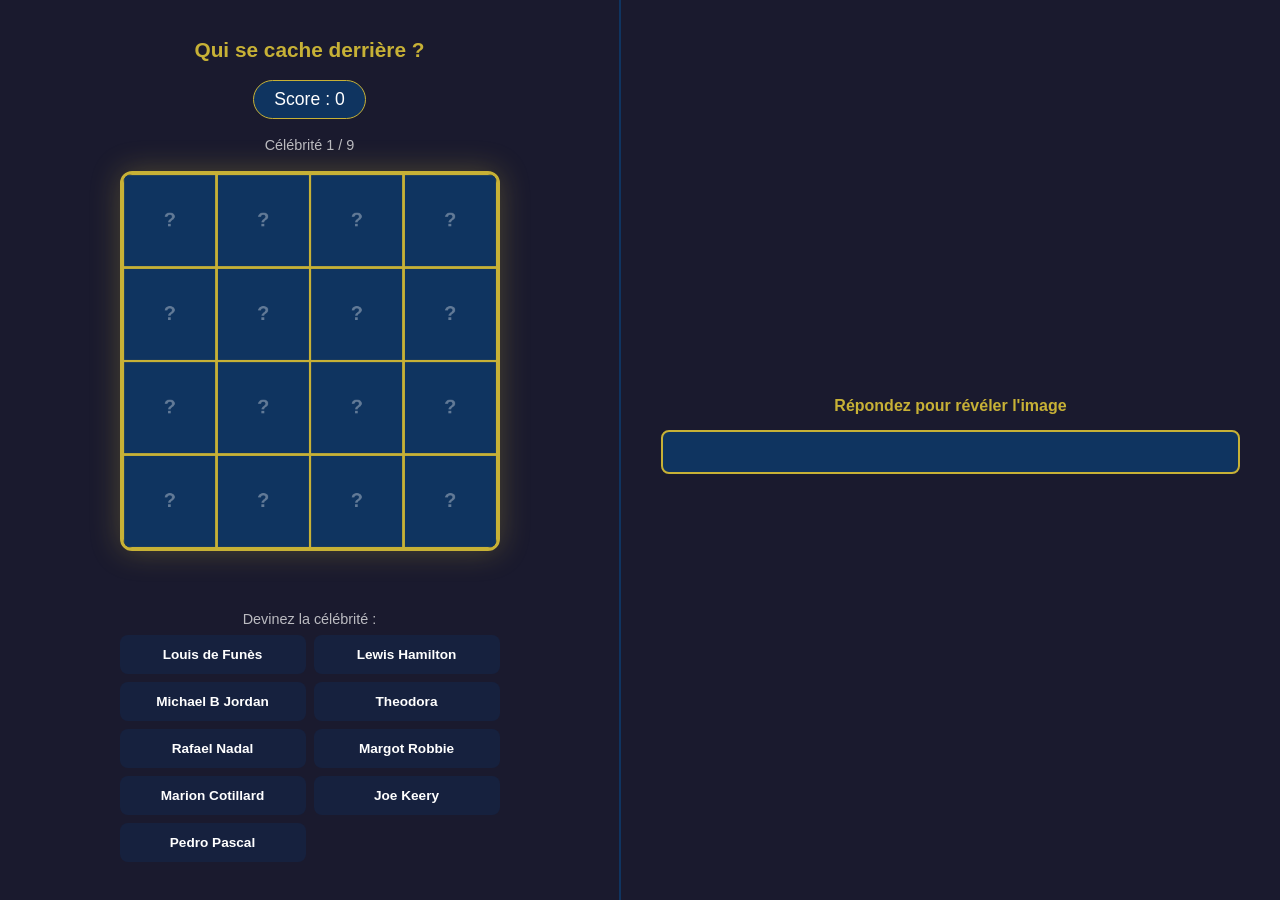
==== game.html @ 47425654 "work in progress" ====
<!DOCTYPE html>
<html lang="fr">
<head>
    <meta charset="UTF-8">
    <meta name="viewport" content="width=device-width, initial-scale=1.0">
    <title>Accueil - 12CDY</title>
    <link href="css/styles.css" rel="stylesheet">
</head>
<body>
    <script type="module" src="js/app.js"></script>
</body>
</html>
---- css/styles.css ----
* {
    margin: 0;
    padding: 0;
    box-sizing: border-box;
    cursor: url('./assets/Cursor.cur'), auto;
}

body {
    background-color: #1A1A2E;
}

.container {
    display: flex;
    align-items: center;
    justify-content: center;
    flex-direction: column;
    width: 100%;
    height: 100vh;
}

.container-buttons {
    display: flex;
    flex-direction: column;
    align-items: center;
    gap: 20px;
    padding: 40px;
    background-color: rgba(255, 255, 255, 0.05);
    border: 1px solid rgba(255, 255, 255, 0.1);
    border-radius: 10px;
}

.button {
    width: 280px;
    padding: 16px;
    font-size: 1rem;
    font-weight: 600;
    letter-spacing: 0.5px;
    color: #E0E0E0;
    background-color: #16213E;
    border: 2px solid #0F3460;
    border-radius: 10px;
    cursor: url('./assets/Cursor_pointer.cur'), auto;    transition: all 0.3s ease;
    text-transform: uppercase;
}

.button:hover {
    background-color: #0F3460;
    color: #ffffff;
}

.container.lore {
    display: flex;
    flex-direction: column;
    justify-content: center;
    margin: 10em;
    max-height: 35em;
    background-color: #ffffff;
}

.container.lore {
    flex-direction: column;
    gap: 20px;
    margin: 2em;
    padding: 40px;
    max-width: 700px;
    background-color: rgba(255, 255, 255, 0.05);
    border: 1px solid rgba(255, 255, 255, 0.1);
    border-radius: 10px;
}

.lore h1 {
    color: #E94560;
    font-size: 1.8rem;
    text-align: center;
    margin-bottom: 10px;
}

.lore p {
    color: #C0C0C0;
    font-size: 1.1rem;
    line-height: 1.8;
    text-align: center;
}

.lore-input {
    width: 100%;
    max-width: 350px;
    padding: 14px 20px;
    margin-top: 10px;
    font-size: 1rem;
    font-family: 'Segoe UI';
    color: #E0E0E0;
    background-color: #16213E;
    border: 2px solid #0F3460;
    border-radius: 10px;
    outline: none;
    text-align: center;
    transition: all 0.3s ease;
}

.lore-input::placeholder {
    color: #555;
    font-style: italic;
}

.lore-input:focus {
    border-color: #E94560;
    box-shadow: 0 0 12px rgba(233, 69, 96, 0.3);
}

.lore-form {
    display: flex;
    flex-direction: column;
    align-items: center;
    gap: 16px;
    width: 100%;
}

.lore-divider {
    width: 60%;
    height: 1px;
    background: linear-gradient(90deg, transparent, #0F3460, #0F3460, #0F3460, transparent);
    border: none;
}

.container.image {
    display: flex;
    flex-direction: column;
    align-items: center;
    gap: 20px;
    padding: 40px;
    background-color: rgba(255, 255, 255, 0.05);
    border: 1px solid rgba(255, 255, 255, 0.1);
    border-radius: 10px;
    max-width: 22.5em;
    max-height: 22.5em;
}

.image img {
    display: flex;
    flex-direction: column;
    align-items: center;
    width: 100%;
    height: auto;
}
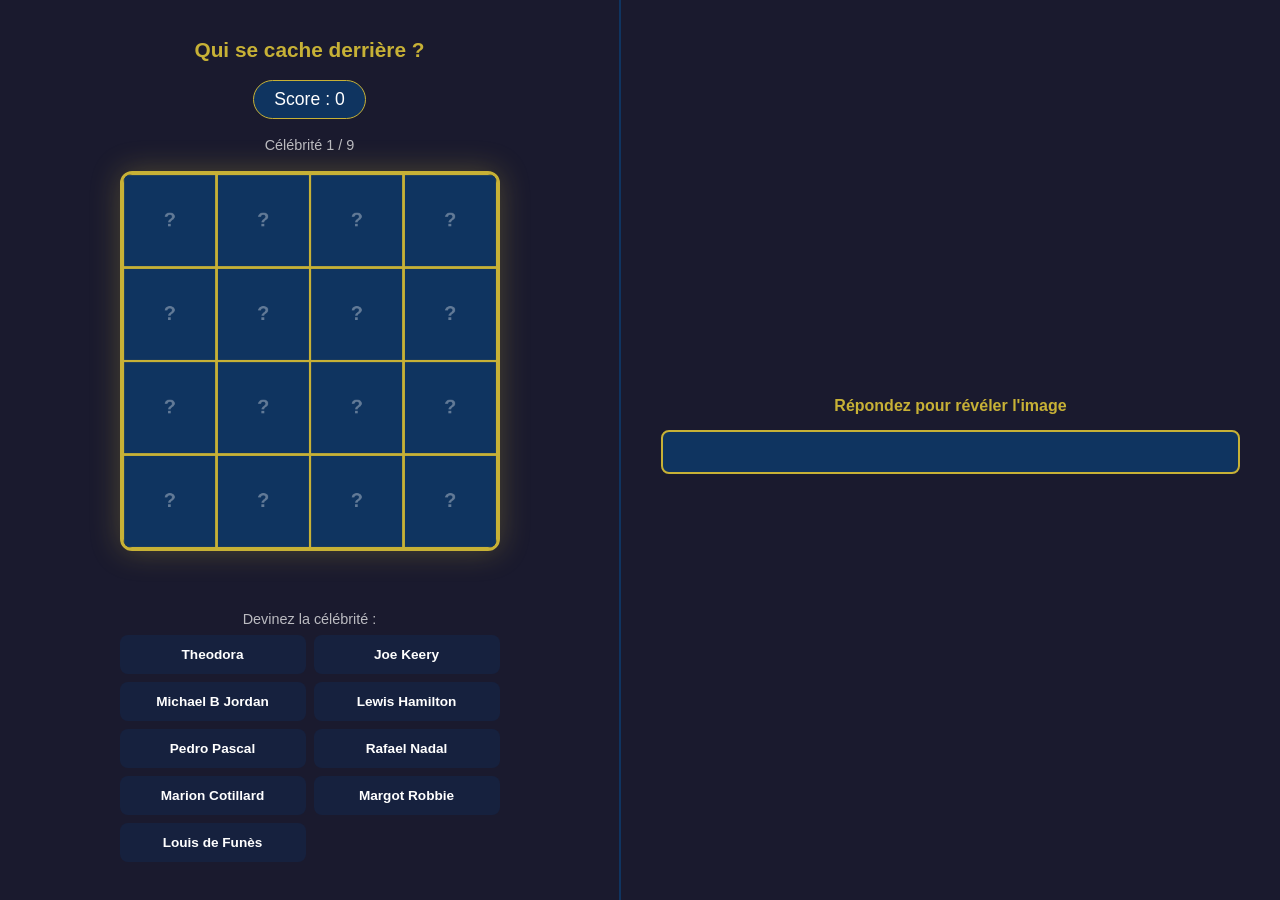
==== commit 724fc78c: "redirection bonne des pages" ====
--- a/game.html
+++ b/game.html
@@ -3,10 +3,11 @@
 <head>
     <meta charset="UTF-8">
     <meta name="viewport" content="width=device-width, initial-scale=1.0">
-    <title>Accueil - 12CDY</title>
+    <title>Jouer</title>
     <link href="css/styles.css" rel="stylesheet">
 </head>
 <body>
+    <script src="js/buttons.js"></script>
     <script type="module" src="js/app.js"></script>
 </body>
 </html>
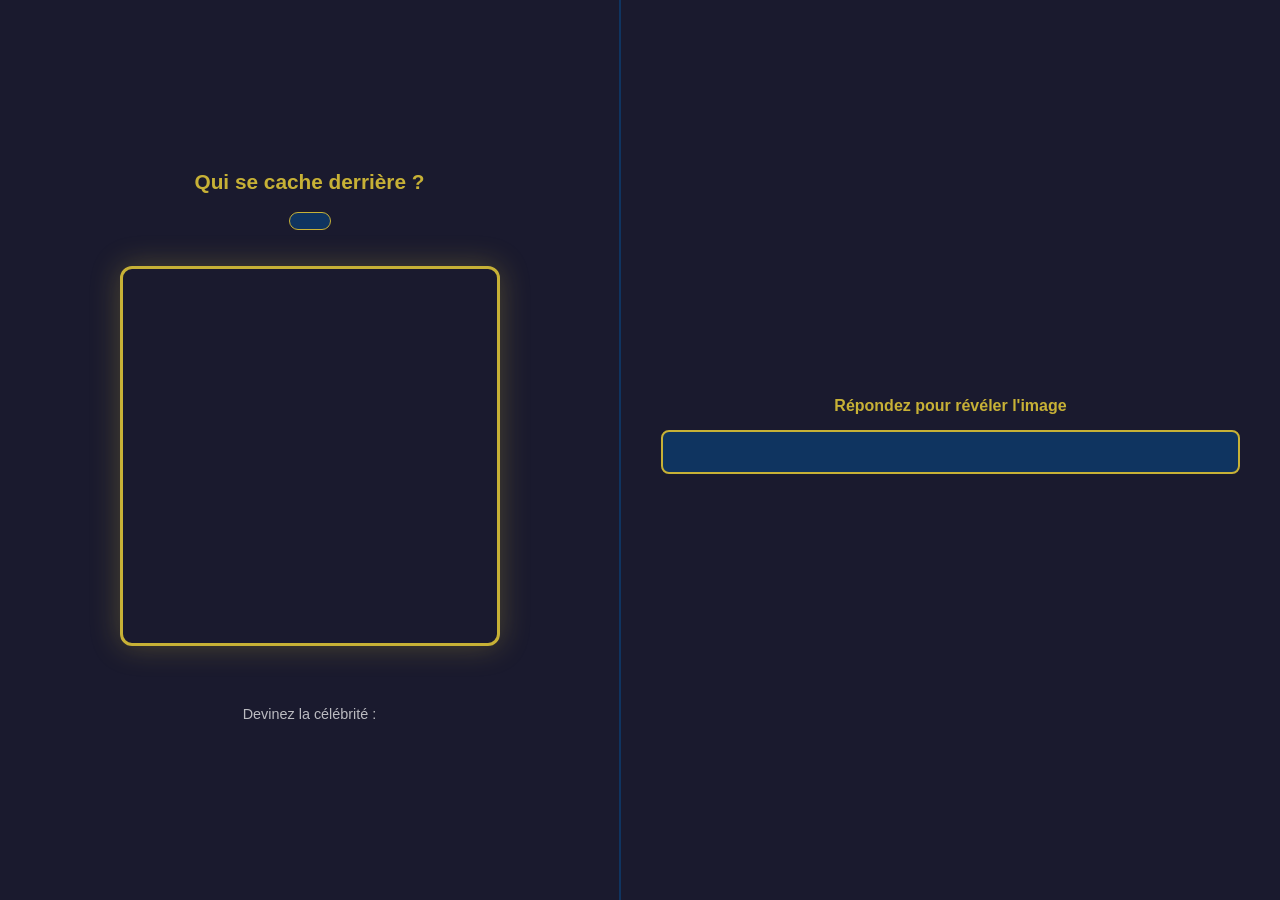
==== commit 8be00676: "commentaires + refacto" ====
--- a/game.html
+++ b/game.html
@@ -7,7 +7,7 @@
     <link href="css/styles.css" rel="stylesheet">
 </head>
 <body>
-    <script src="js/buttons.js"></script>
+    <script src="js/utils/buttons.js"></script>
     <script type="module" src="js/app.js"></script>
 </body>
 </html>
--- a/css/styles.css
+++ b/css/styles.css
@@ -15,7 +15,8 @@
     justify-content: center;
     flex-direction: column;
     width: 100%;
-    height: 100vh;
+    height: 98vh;
+    margin-bottom: 10px;
 }
 
 .container-buttons {
